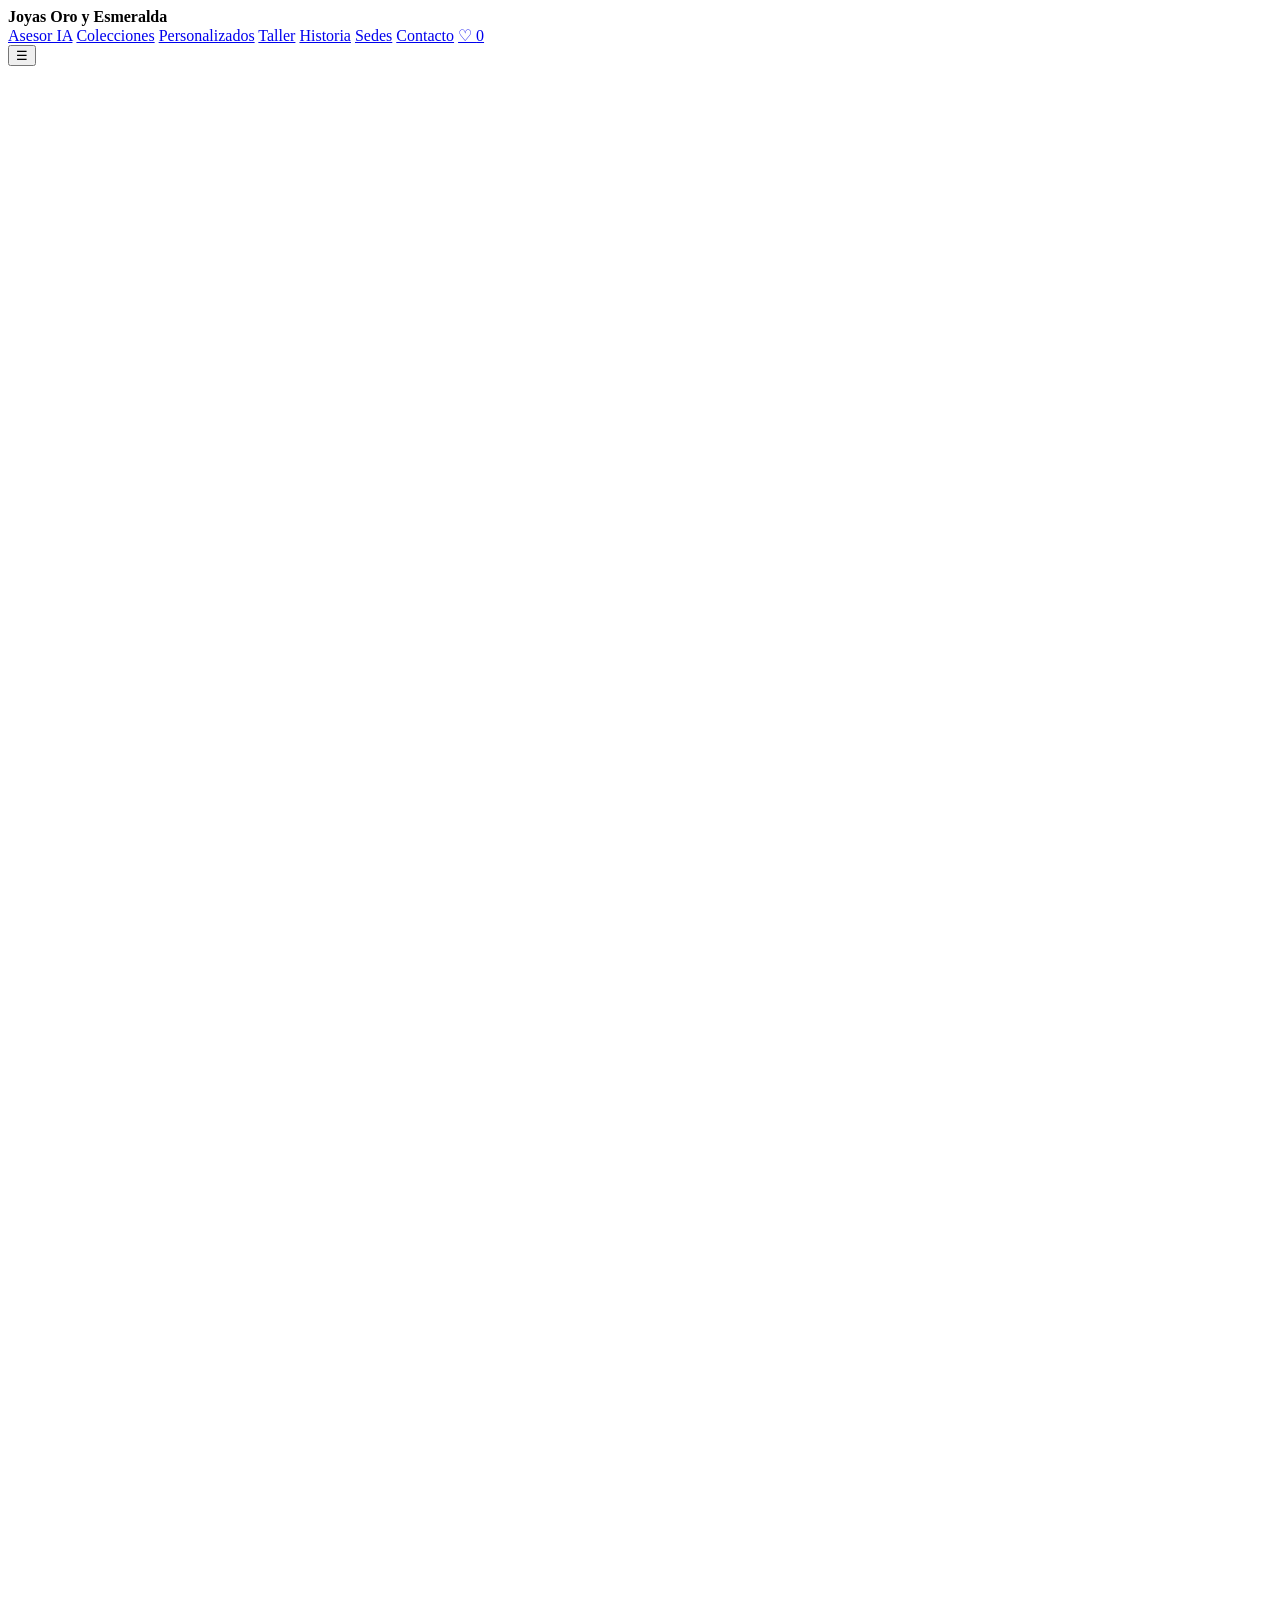
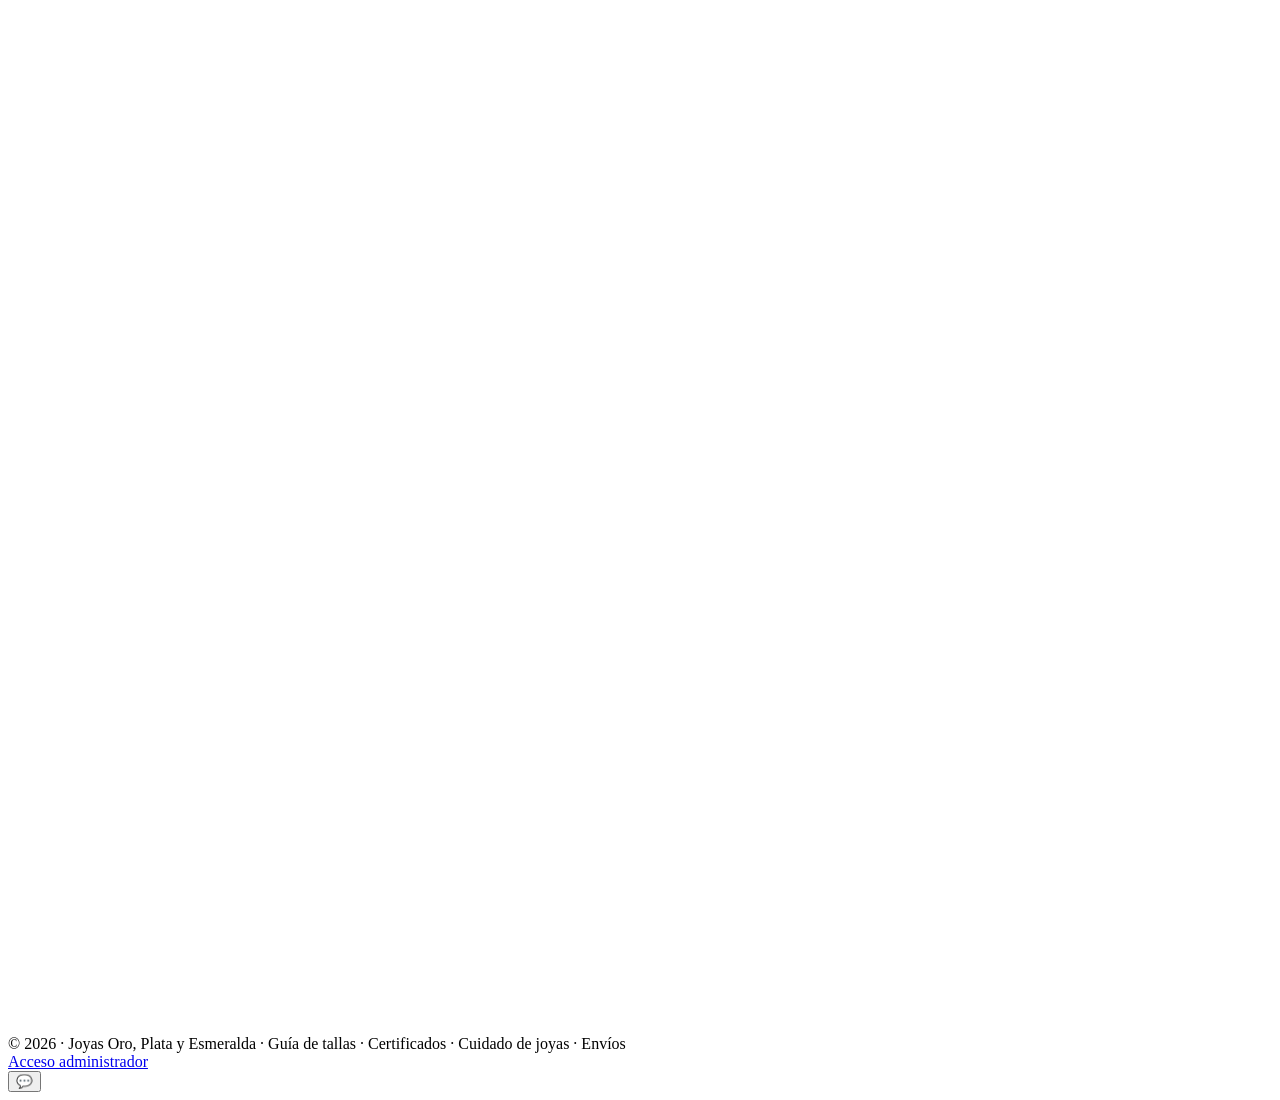
==== index.html @ 55a0dfa2 "index.html: estructura base, navegación, secciones y footer" ====
<!DOCTYPE html>
<html lang="es">
<head>
<meta charset="utf-8">
<meta name="viewport" content="width=device-width, initial-scale=1, viewport-fit=cover">
<title>Joyas Oro y Esmeralda · Medellín & Chiquinquirá</title>
<meta name="description" content="Alta joyería en oro 18K y esmeraldas colombianas. Sedes en Medellín y Chiquinquirá.">
<link href="https://fonts.googleapis.com/css2?family=Cormorant+Garamond:wght@500;600;700&family=Inter:wght@400;500;600&display=swap" rel="stylesheet">
<link rel="stylesheet" href="https://unpkg.com/aos@2.3.4/dist/aos.css">
<link rel="stylesheet" href="css/styles.css">
</head>
<body>

<nav>
  <b class="brand">Joyas Oro y Esmeralda</b>
  <div class="links" id="links">
    <a href="#asesor">Asesor IA</a>
    <a href="#catalogo">Colecciones</a>
    <a href="#taller">Personalizados</a>
    <a href="#arte">Taller</a>
    <a href="#historia">Historia</a>
    <a href="#sedes">Sedes</a>
    <a href="#contacto">Contacto</a>
    <a class="btn" href="#catalogo">♡ <span id="favc">0</span></a>
  </div>
  <button class="burger" id="burger" aria-label="Abrir menú" aria-expanded="false">☰</button>
</nav>

<header class="hero" data-aos="fade-up">
  <svg class="gem" viewBox="0 0 100 100"><use href="#gemsvg"/></svg>
  <h1>Elegancia con tradición: oro, esmeraldas y alta joyería</h1>
  <p>Anillos, manillas, collares y dijes hechos a mano, con sede en Medellín y Chiquinquirá.</p>
  <a class="btn fill" href="#catalogo">Descubrir colección</a>
  <a class="btn" href="#asesor">Prueba el asesor IA ✦</a>
  <div class="badges">
    <div class="badge"><b>Oro 18K certificado</b>Pureza garantizada</div>
    <div class="badge"><b>Esmeraldas de origen</b>Boyacá, Colombia</div>
    <div class="badge"><b>Envíos seguros</b>A todo el país</div>
  </div>
</header>

<section id="asesor" data-aos="fade-up">
  <h2>Encuentra tu joya ideal</h2>
  <p class="sub">Responde tres preguntas y nuestro asesor con IA te recomienda una pieza.</p>
  <div class="panel" id="adv"></div>
</section>

<section id="catalogo" data-aos="fade-up">
  <h2>Catálogo de colecciones</h2>
  <p class="sub">Elige una categoría y marca tus favoritos.</p>
  <div class="chips" id="chips"></div>
  <div class="grid" id="grid"></div>
</section>

<section id="taller" data-aos="fade-up">
  <h2>Taller personalizado</h2>
  <p class="sub">Diseña tu joya con nosotros.</p>
  <div class="panel row">
    <div>
      <label>1. Metal</label><div class="opts" id="o-metal"></div>
      <label>2. Piedra principal</label><div class="opts" id="o-stone"></div>
    </div>
    <div>
      <label for="idea">3. Tu idea (grabado, referencia, boceto)</label>
      <textarea id="idea" placeholder="Ej: anillo con la inicial de mi mamá y una esmeralda pequeña…"></textarea>
      <p id="sum" class="sub" style="text-align:left"></p>
      <a id="wa-custom" class="btn fill wa" target="_blank" rel="noopener">Enviar idea por WhatsApp</a>
    </div>
  </div>
</section>

<section id="arte" data-aos="fade-up">
  <h2>El arte artesanal en movimiento</h2>
  <p class="sub">Toca cada tarjeta para ver el proceso.</p>
  <div class="craft" id="craft"></div>
</section>

<section id="historia" data-aos="fade-up">
  <h2>Nuestra historia y tradición</h2>
  <p class="sub">Un legado de generaciones: de las montañas de Chiquinquirá al corazón de Medellín.</p>
  <div class="time">
    <div data-aos="fade-right"><b>Chiquinquirá · origen</b><br>Nuestra historia nace en la tradición orfebre de Chiquinquirá, en el corazón de Boyacá.</div>
    <div data-aos="fade-right"><b>Generaciones de oficio</b><br>El saber del fundido, el tallado y el engaste es un arte heredado y con dedicación a la calidad.</div>
    <div data-aos="fade-right"><b>Medellín · hoy</b><br>Llevamos esa pasión artesanal a Medellín, fusionando el legado familiar con diseño contemporáneo.</div>
  </div>
</section>

<section id="sedes" data-aos="fade-up">
  <h2>Presencia local</h2>
  <p class="sub">Visítanos o agenda una cita presencial.</p>
  <div class="tabs">
    <button class="chip on" data-s="0">Sede Medellin</button>
    <button class="chip" data-s="1">Sede Chiquinquirá</button>
  </div>
  <div class="panel" id="sede" style="text-align:center"></div>
</section>

<section id="contacto" data-aos="fade-up">
  <h2>Contáctanos</h2>
  <p class="sub">Déjanos tu solicitud y te responderemos pronto.</p>
  <form class="panel" id="cf" novalidate>
    <div class="row">
      <div>
        <label for="c-name">Nombre completo</label>
        <input id="c-name" name="name" required autocomplete="name">
        <label for="c-email">Correo electrónico</label>
        <input id="c-email" name="email" type="email" required autocomplete="email">
        <label for="c-phone">Teléfono / WhatsApp</label>
        <input id="c-phone" name="phone" type="tel" autocomplete="tel">
      </div>
      <div>
        <label for="c-type">Tipo de solicitud</label>
        <select id="c-type" name="type">
          <option>Cotización</option><option>Joya personalizada</option>
          <option>Agendar cita</option><option>Garantía / soporte</option><option>Otro</option>
        </select>
        <label for="c-msg">Mensaje</label>
        <textarea id="c-msg" name="msg" required placeholder="Cuéntanos qué necesitas…"></textarea>
      </div>
    </div>
    <p id="cmsg" class="note" role="status"></p>
    <button class="btn fill" type="submit">Enviar solicitud</button>
  </form>
</section>

<section data-aos="zoom-in">
  <div class="panel raffle">
    <h2>Sigue nuestras redes sociales</h2>
    <p class="sub"> Puedes encontrarnos en Instagram y Tik Tok</p>
    <a class="btn fill" target="_blank" rel="noopener" href="https://www.instagram.com/king_emerald_oficial/">Instagram</a>
    <a class="btn" target="_blank" rel="noopener" href="https://www.tiktok.com/@kingemerald27?_t=8n0M4SWMotR&_r=1">Tik Tok</a>
  </div>
</section>

<footer>
  © 2026 · Joyas Oro, Plata y Esmeralda · Guía de tallas · Certificados · Cuidado de joyas · Envíos
  <br><a href="admin.html">Acceso administrador</a>
</footer>

<!-- Chatbot IA -->
<button class="chat-fab" id="chatFab" aria-label="Abrir asistente">💬</button>
<div class="chat-box" id="chatBox" hidden>
  <div class="chat-head"><b>Asistente Esmeralda ✦</b><button id="chatClose" aria-label="Cerrar">✕</button></div>
  <div class="chat-msgs" id="chatMsgs"></div>
  <div class="chat-quick" id="chatQuick"></div>
  <form class="chat-in" id="chatForm">
    <input id="chatText" placeholder="Escribe tu pregunta…" autocomplete="off">
    <button class="btn fill" type="submit">Enviar</button>
  </form>
</div>

<svg width="0" height="0" style="position:absolute"><defs>
  <linearGradient id="g" x1="0" y1="0" x2="1" y2="1"><stop offset="0" stop-color="#f1d595"/><stop offset="1" stop-color="#b8893a"/></linearGradient>
  <linearGradient id="e" x1="0" y1="0" x2="1" y2="1"><stop offset="0" stop-color="#46e0a0"/><stop offset="1" stop-color="#0b6b43"/></linearGradient>
  <g id="gemsvg">
    <polygon points="32,20 68,20 82,36 82,64 68,80 32,80 18,64 18,36" fill="url(#e)" stroke="url(#g)" stroke-width="3"/>
    <polygon points="38,28 62,28 72,38 72,62 62,72 38,72 28,62 28,38" fill="none" stroke="#ffffff55"/>
  </g>
</defs></svg>

<script src="https://unpkg.com/aos@2.3.4/dist/aos.js"></script>
<script src="js/data.js"></script>
<script src="js/main.js"></script>
</body>
</html>
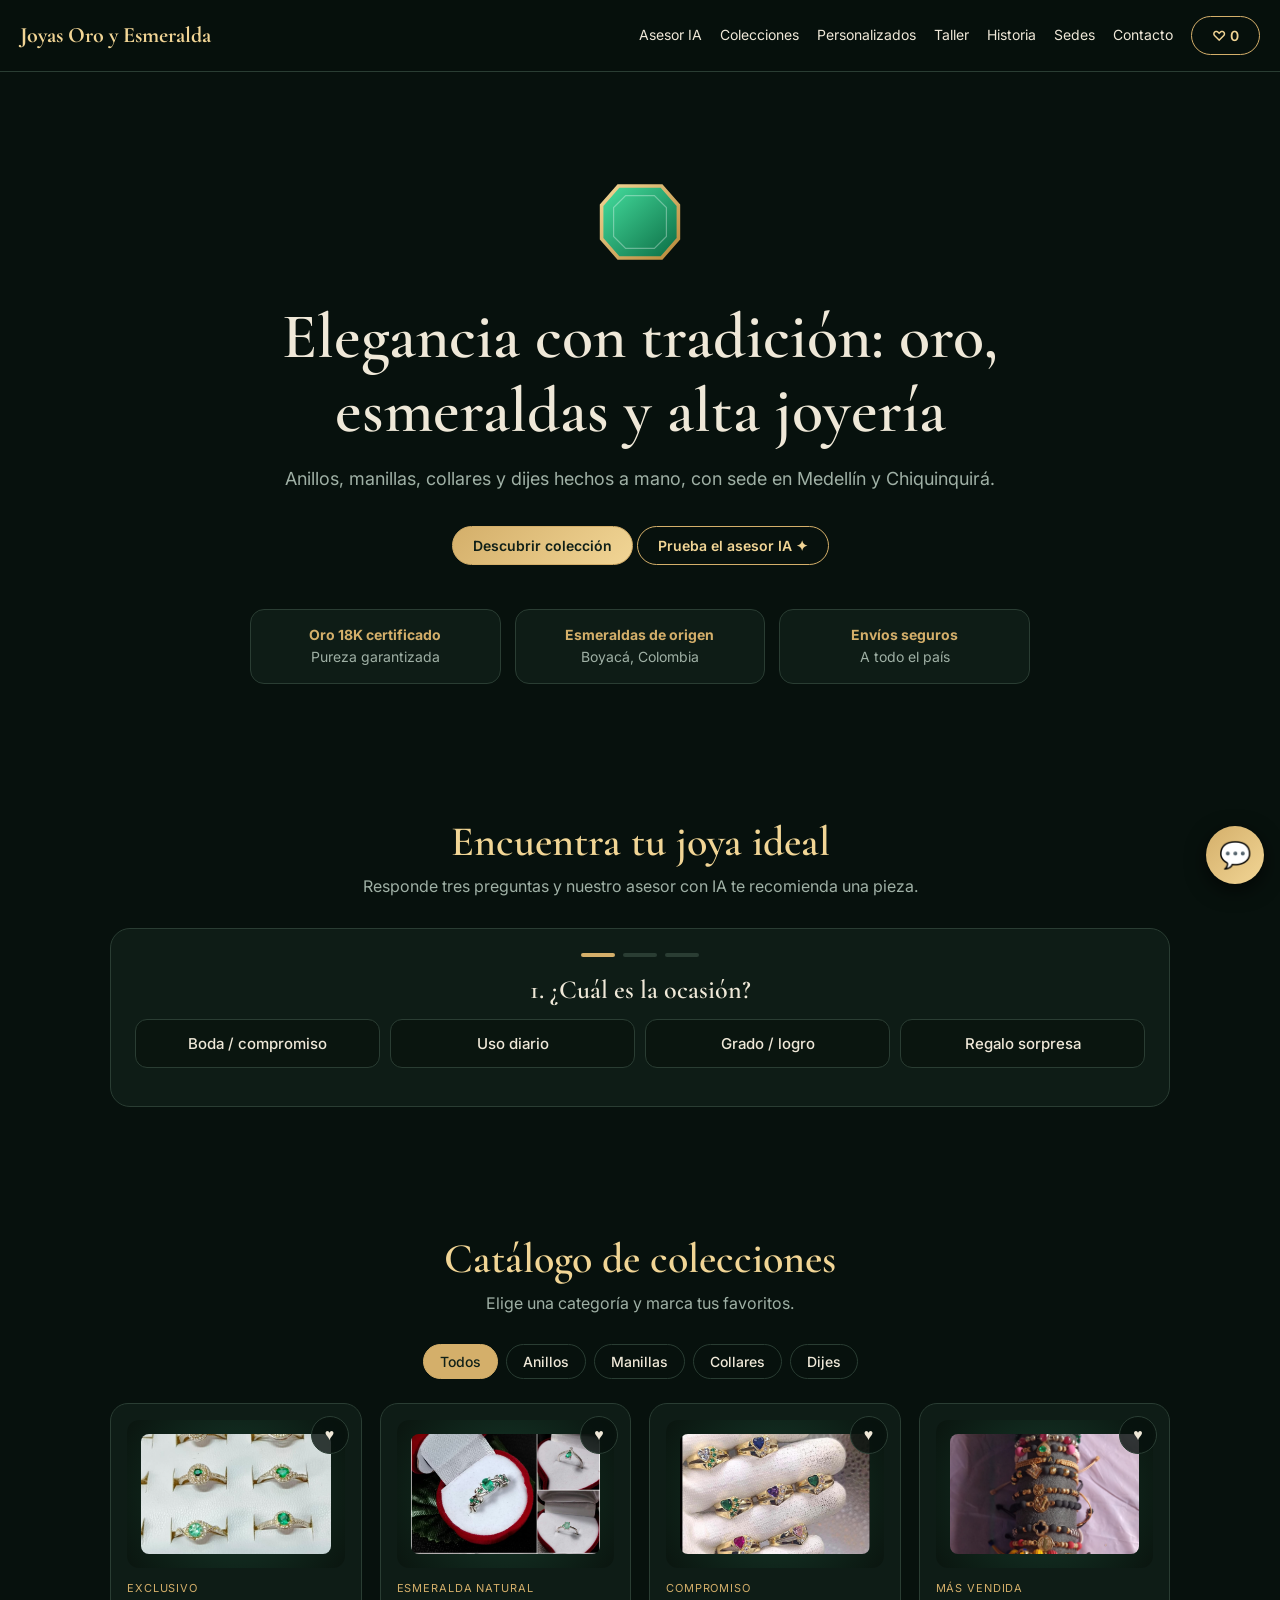
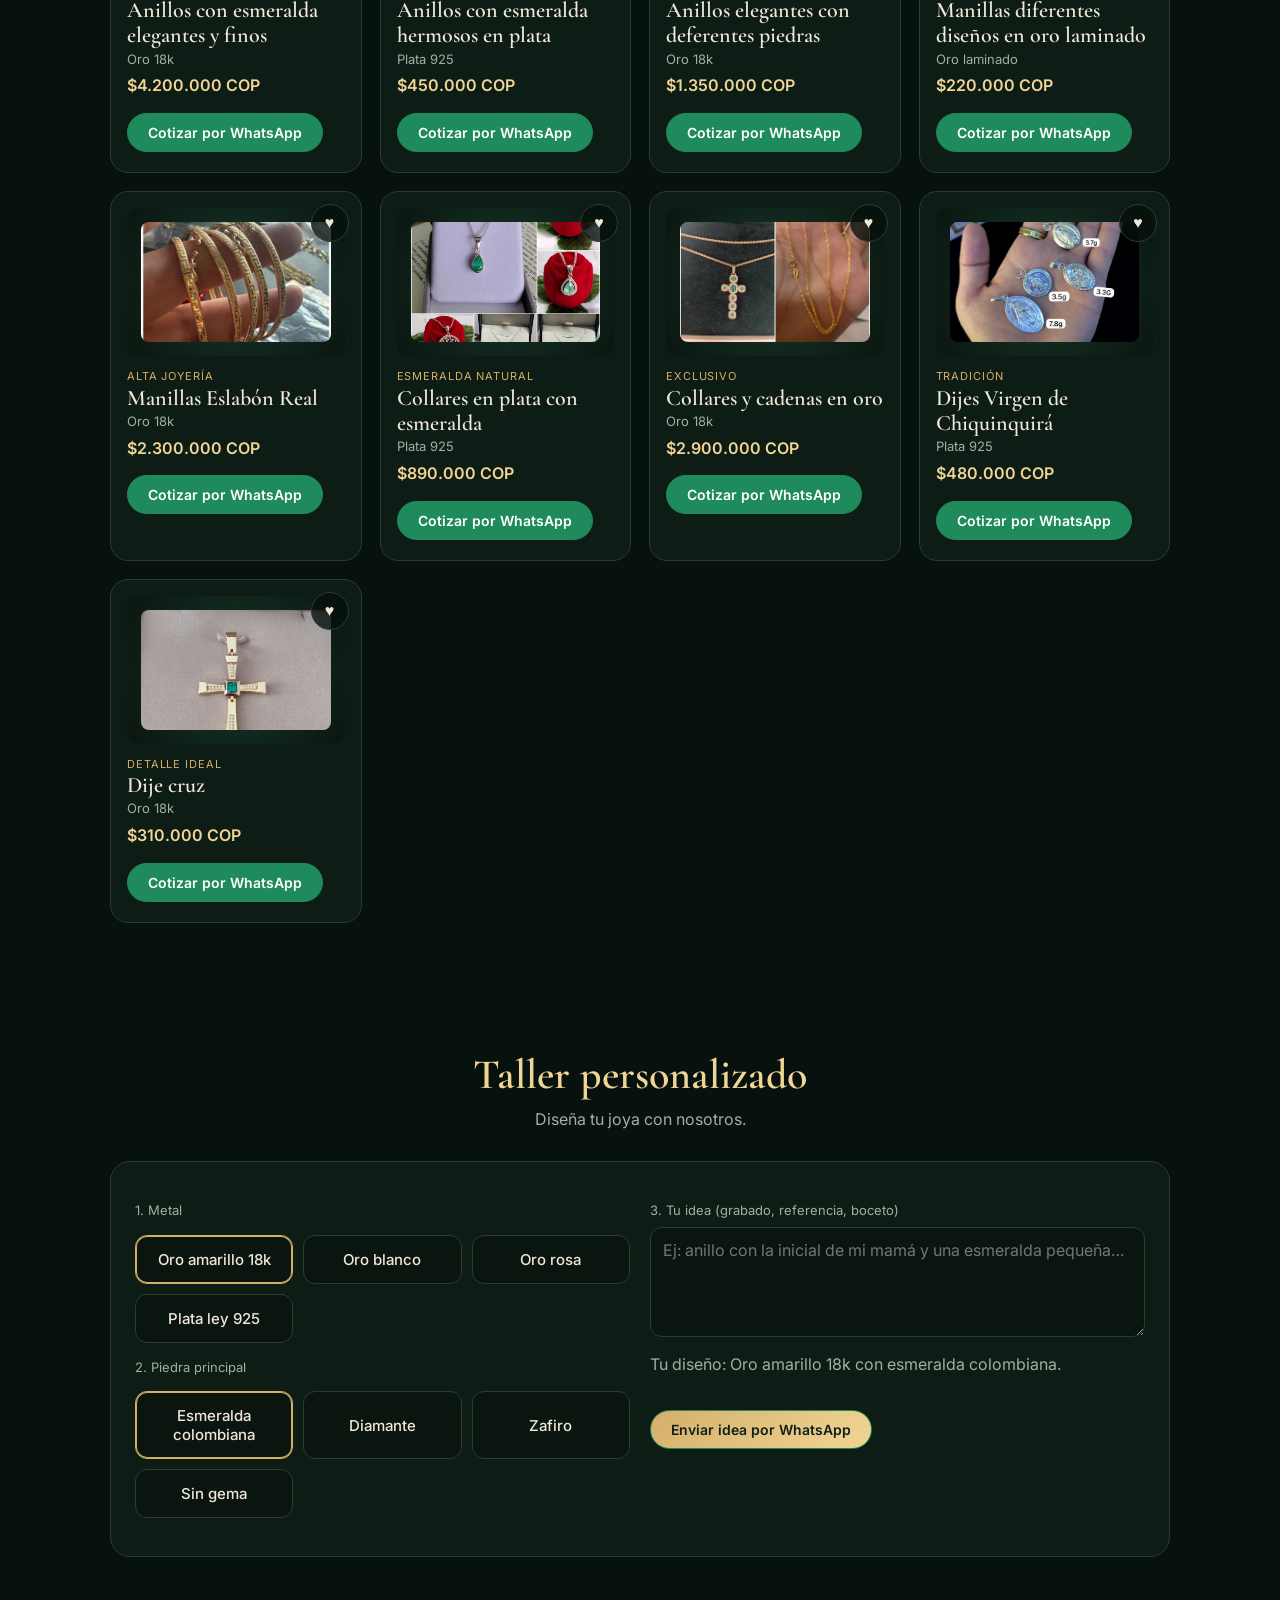
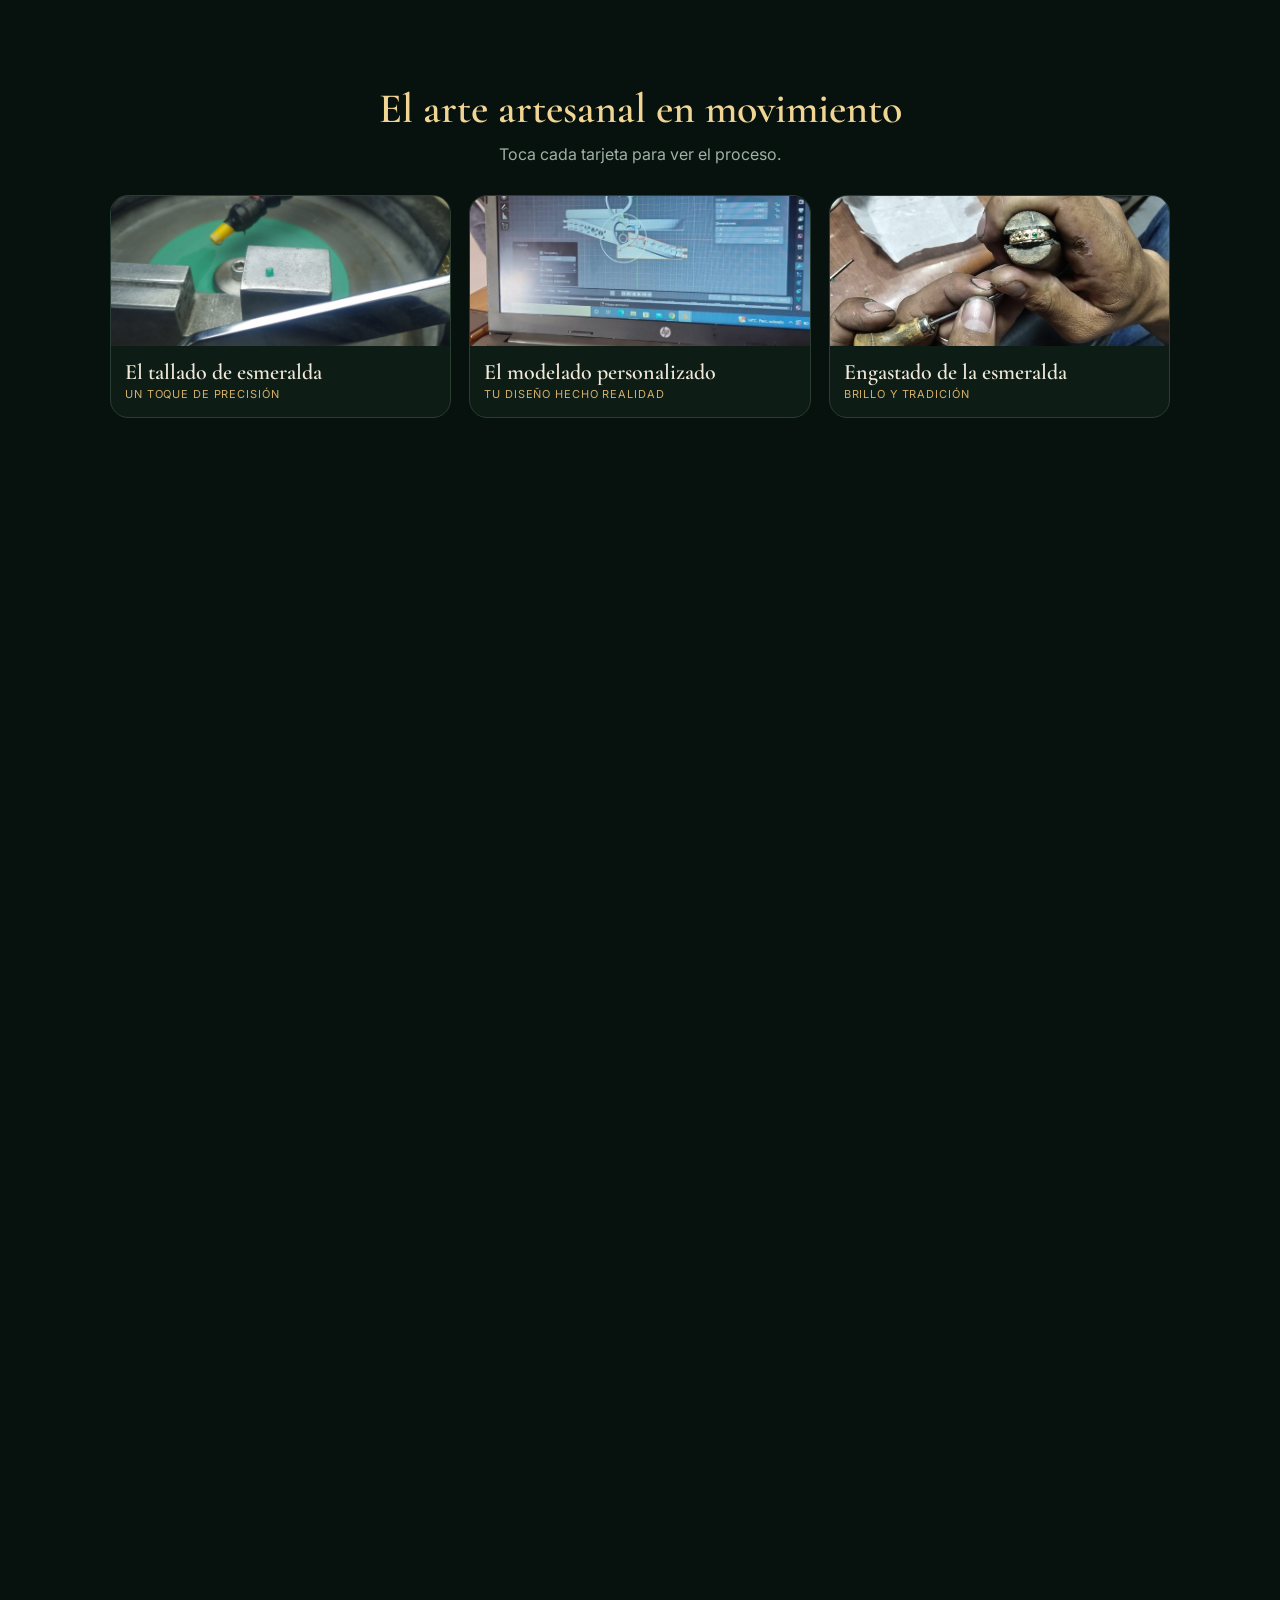
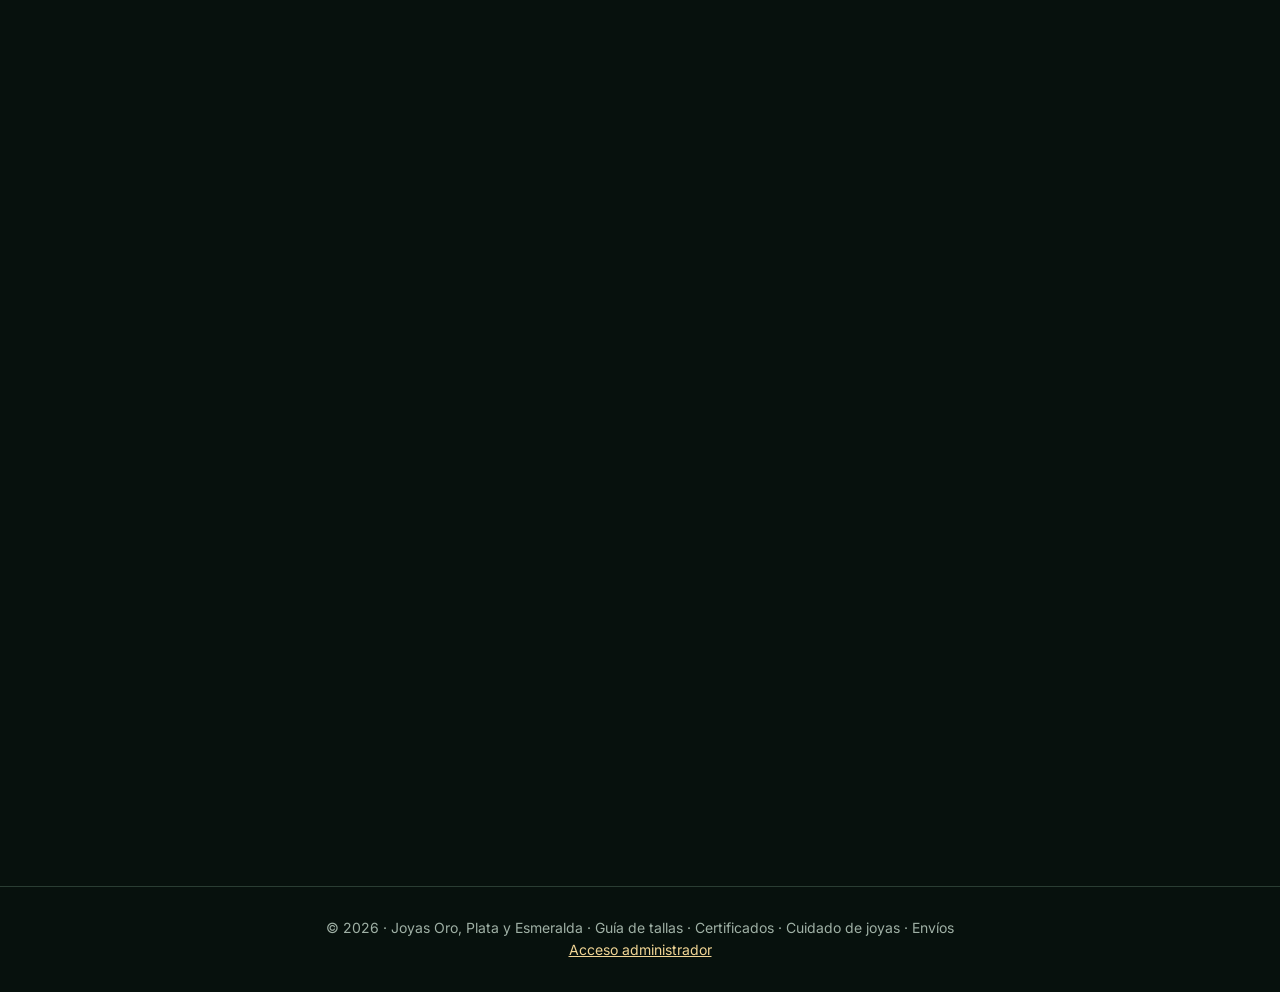
==== commit a21475d6: "se  agregaron ultimos detalles faltantes" ====
--- a/index.html
+++ b/index.html
@@ -1,165 +1,212 @@
 <!DOCTYPE html>
+<!-- =========================================================
+     index.html — TIENDA PÚBLICA (Joyas Oro y Esmeralda)
+     Estructura de la página. Las secciones vacías con id
+     (chips, grid, adv, craft, sede...) las rellena main.js.
+     Los scripts data.js y main.js se cargan al final del body.
+     ========================================================= -->
 <html lang="es">
+
 <head>
-<meta charset="utf-8">
-<meta name="viewport" content="width=device-width, initial-scale=1, viewport-fit=cover">
-<title>Joyas Oro y Esmeralda · Medellín & Chiquinquirá</title>
-<meta name="description" content="Alta joyería en oro 18K y esmeraldas colombianas. Sedes en Medellín y Chiquinquirá.">
-<link href="https://fonts.googleapis.com/css2?family=Cormorant+Garamond:wght@500;600;700&family=Inter:wght@400;500;600&display=swap" rel="stylesheet">
-<link rel="stylesheet" href="https://unpkg.com/aos@2.3.4/dist/aos.css">
-<link rel="stylesheet" href="css/styles.css">
+  <meta charset="utf-8">
+  <meta name="viewport" content="width=device-width, initial-scale=1, viewport-fit=cover">
+  <title>Joyas Oro y Esmeralda · Medellín & Chiquinquirá</title>
+  <meta name="description"
+    content="Alta joyería en oro 18K y esmeraldas colombianas. Sedes en Medellín y Chiquinquirá.">
+  <!-- Fuentes, estilos de las animaciones (AOS) y hoja de estilos propia -->
+  <link
+    href="https://fonts.googleapis.com/css2?family=Cormorant+Garamond:wght@500;600;700&family=Inter:wght@400;500;600&display=swap"
+    rel="stylesheet">
+  <link rel="stylesheet" href="https://unpkg.com/aos@2.3.4/dist/aos.css">
+  <link rel="stylesheet" href="css/styles.css">
 </head>
+
 <body>
 
-<nav>
-  <b class="brand">Joyas Oro y Esmeralda</b>
-  <div class="links" id="links">
-    <a href="#asesor">Asesor IA</a>
-    <a href="#catalogo">Colecciones</a>
-    <a href="#taller">Personalizados</a>
-    <a href="#arte">Taller</a>
-    <a href="#historia">Historia</a>
-    <a href="#sedes">Sedes</a>
-    <a href="#contacto">Contacto</a>
-    <a class="btn" href="#catalogo">♡ <span id="favc">0</span></a>
-  </div>
-  <button class="burger" id="burger" aria-label="Abrir menú" aria-expanded="false">☰</button>
-</nav>
-
-<header class="hero" data-aos="fade-up">
-  <svg class="gem" viewBox="0 0 100 100"><use href="#gemsvg"/></svg>
-  <h1>Elegancia con tradición: oro, esmeraldas y alta joyería</h1>
-  <p>Anillos, manillas, collares y dijes hechos a mano, con sede en Medellín y Chiquinquirá.</p>
-  <a class="btn fill" href="#catalogo">Descubrir colección</a>
-  <a class="btn" href="#asesor">Prueba el asesor IA ✦</a>
-  <div class="badges">
-    <div class="badge"><b>Oro 18K certificado</b>Pureza garantizada</div>
-    <div class="badge"><b>Esmeraldas de origen</b>Boyacá, Colombia</div>
-    <div class="badge"><b>Envíos seguros</b>A todo el país</div>
-  </div>
-</header>
-
-<section id="asesor" data-aos="fade-up">
-  <h2>Encuentra tu joya ideal</h2>
-  <p class="sub">Responde tres preguntas y nuestro asesor con IA te recomienda una pieza.</p>
-  <div class="panel" id="adv"></div>
-</section>
-
-<section id="catalogo" data-aos="fade-up">
-  <h2>Catálogo de colecciones</h2>
-  <p class="sub">Elige una categoría y marca tus favoritos.</p>
-  <div class="chips" id="chips"></div>
-  <div class="grid" id="grid"></div>
-</section>
-
-<section id="taller" data-aos="fade-up">
-  <h2>Taller personalizado</h2>
-  <p class="sub">Diseña tu joya con nosotros.</p>
-  <div class="panel row">
-    <div>
-      <label>1. Metal</label><div class="opts" id="o-metal"></div>
-      <label>2. Piedra principal</label><div class="opts" id="o-stone"></div>
-    </div>
-    <div>
-      <label for="idea">3. Tu idea (grabado, referencia, boceto)</label>
-      <textarea id="idea" placeholder="Ej: anillo con la inicial de mi mamá y una esmeralda pequeña…"></textarea>
-      <p id="sum" class="sub" style="text-align:left"></p>
-      <a id="wa-custom" class="btn fill wa" target="_blank" rel="noopener">Enviar idea por WhatsApp</a>
-    </div>
-  </div>
-</section>
-
-<section id="arte" data-aos="fade-up">
-  <h2>El arte artesanal en movimiento</h2>
-  <p class="sub">Toca cada tarjeta para ver el proceso.</p>
-  <div class="craft" id="craft"></div>
-</section>
-
-<section id="historia" data-aos="fade-up">
-  <h2>Nuestra historia y tradición</h2>
-  <p class="sub">Un legado de generaciones: de las montañas de Chiquinquirá al corazón de Medellín.</p>
-  <div class="time">
-    <div data-aos="fade-right"><b>Chiquinquirá · origen</b><br>Nuestra historia nace en la tradición orfebre de Chiquinquirá, en el corazón de Boyacá.</div>
-    <div data-aos="fade-right"><b>Generaciones de oficio</b><br>El saber del fundido, el tallado y el engaste es un arte heredado y con dedicación a la calidad.</div>
-    <div data-aos="fade-right"><b>Medellín · hoy</b><br>Llevamos esa pasión artesanal a Medellín, fusionando el legado familiar con diseño contemporáneo.</div>
-  </div>
-</section>
-
-<section id="sedes" data-aos="fade-up">
-  <h2>Presencia local</h2>
-  <p class="sub">Visítanos o agenda una cita presencial.</p>
-  <div class="tabs">
-    <button class="chip on" data-s="0">Sede Medellin</button>
-    <button class="chip" data-s="1">Sede Chiquinquirá</button>
-  </div>
-  <div class="panel" id="sede" style="text-align:center"></div>
-</section>
-
-<section id="contacto" data-aos="fade-up">
-  <h2>Contáctanos</h2>
-  <p class="sub">Déjanos tu solicitud y te responderemos pronto.</p>
-  <form class="panel" id="cf" novalidate>
-    <div class="row">
+  <!-- BARRA DE NAVEGACIÓN: enlaces a cada sección y contador de favoritos -->
+  <nav>
+    <b class="brand">Joyas Oro y Esmeralda</b>
+    <div class="links" id="links">
+      <a href="#asesor">Asesor IA</a>
+      <a href="#catalogo">Colecciones</a>
+      <a href="#taller">Personalizados</a>
+      <a href="#arte">Taller</a>
+      <a href="#historia">Historia</a>
+      <a href="#sedes">Sedes</a>
+      <a href="#contacto">Contacto</a>
+      <a class="btn" href="#catalogo">♡ <span id="favc">0</span></a>
+    </div>
+    <button class="burger" id="burger" aria-label="Abrir menú" aria-expanded="false">☰</button>
+  </nav>
+
+  <!-- PORTADA (hero): título, descripción y botones principales -->
+  <header class="hero" data-aos="fade-up">
+    <svg class="gem" viewBox="0 0 100 100">
+      <use href="#gemsvg" />
+    </svg>
+    <h1>Elegancia con tradición: oro, esmeraldas y alta joyería</h1>
+    <p>Anillos, manillas, collares y dijes hechos a mano, con sede en Medellín y Chiquinquirá.</p>
+    <a class="btn fill" href="#catalogo">Descubrir colección</a>
+    <a class="btn" href="#asesor">Prueba el asesor IA ✦</a>
+    <div class="badges">
+      <div class="badge"><b>Oro 18K certificado</b>Pureza garantizada</div>
+      <div class="badge"><b>Esmeraldas de origen</b>Boyacá, Colombia</div>
+      <div class="badge"><b>Envíos seguros</b>A todo el país</div>
+    </div>
+  </header>
+
+  <!-- ASESOR IA: contenedor que rellena main.js con las preguntas y la recomendación -->
+  <section id="asesor" data-aos="fade-up">
+    <h2>Encuentra tu joya ideal</h2>
+    <p class="sub">Responde tres preguntas y nuestro asesor con IA te recomienda una pieza.</p>
+    <div class="panel" id="adv"></div>
+  </section>
+
+  <!-- CATÁLOGO: filtros por categoría (#chips) y tarjetas de productos (#grid), los pinta main.js -->
+  <section id="catalogo" data-aos="fade-up">
+    <h2>Catálogo de colecciones</h2>
+    <p class="sub">Elige una categoría y marca tus favoritos.</p>
+    <div class="chips" id="chips"></div>
+    <div class="grid" id="grid"></div>
+  </section>
+
+  <!-- TALLER PERSONALIZADO: elegir metal, piedra y escribir la idea; arma un mensaje de WhatsApp -->
+  <section id="taller" data-aos="fade-up">
+    <h2>Taller personalizado</h2>
+    <p class="sub">Diseña tu joya con nosotros.</p>
+    <div class="panel row">
       <div>
-        <label for="c-name">Nombre completo</label>
-        <input id="c-name" name="name" required autocomplete="name">
-        <label for="c-email">Correo electrónico</label>
-        <input id="c-email" name="email" type="email" required autocomplete="email">
-        <label for="c-phone">Teléfono / WhatsApp</label>
-        <input id="c-phone" name="phone" type="tel" autocomplete="tel">
+        <label>1. Metal</label>
+        <div class="opts" id="o-metal"></div>
+        <label>2. Piedra principal</label>
+        <div class="opts" id="o-stone"></div>
       </div>
       <div>
-        <label for="c-type">Tipo de solicitud</label>
-        <select id="c-type" name="type">
-          <option>Cotización</option><option>Joya personalizada</option>
-          <option>Agendar cita</option><option>Garantía / soporte</option><option>Otro</option>
-        </select>
-        <label for="c-msg">Mensaje</label>
-        <textarea id="c-msg" name="msg" required placeholder="Cuéntanos qué necesitas…"></textarea>
+        <label for="idea">3. Tu idea (grabado, referencia, boceto)</label>
+        <textarea id="idea" placeholder="Ej: anillo con la inicial de mi mamá y una esmeralda pequeña…"></textarea>
+        <p id="sum" class="sub" style="text-align:left"></p>
+        <a id="wa-custom" class="btn fill wa" target="_blank" rel="noopener">Enviar idea por WhatsApp</a>
       </div>
     </div>
-    <p id="cmsg" class="note" role="status"></p>
-    <button class="btn fill" type="submit">Enviar solicitud</button>
-  </form>
-</section>
-
-<section data-aos="zoom-in">
-  <div class="panel raffle">
-    <h2>Sigue nuestras redes sociales</h2>
-    <p class="sub"> Puedes encontrarnos en Instagram y Tik Tok</p>
-    <a class="btn fill" target="_blank" rel="noopener" href="https://www.instagram.com/king_emerald_oficial/">Instagram</a>
-    <a class="btn" target="_blank" rel="noopener" href="https://www.tiktok.com/@kingemerald27?_t=8n0M4SWMotR&_r=1">Tik Tok</a>
+  </section>
+
+  <!-- EL ARTE ARTESANAL: galería de imágenes (tallado, modelado, engastado) que rellena main.js -->
+  <section id="arte" data-aos="fade-up">
+    <h2>El arte artesanal en movimiento</h2>
+    <p class="sub">Toca cada tarjeta para ver el proceso.</p>
+    <div class="craft" id="craft"></div>
+  </section>
+
+  <!-- HISTORIA: línea de tiempo con el origen y la trayectoria de la marca -->
+  <section id="historia" data-aos="fade-up">
+    <h2>Nuestra historia y tradición</h2>
+    <p class="sub">Un legado de generaciones: de las montañas de Chiquinquirá al corazón de Medellín.</p>
+    <div class="time">
+      <div data-aos="fade-right"><b>Chiquinquirá · origen</b><br>Nuestra historia nace en la tradición orfebre de
+        Chiquinquirá, en el corazón de Boyacá.</div>
+      <div data-aos="fade-right"><b>Generaciones de oficio</b><br>El saber del fundido, el tallado y el engaste es un
+        arte heredado y con dedicación a la calidad.</div>
+      <div data-aos="fade-right"><b>Medellín · hoy</b><br>Llevamos esa pasión artesanal a Medellín, fusionando el legado
+        familiar con diseño contemporáneo.</div>
+    </div>
+  </section>
+
+  <!-- SEDES: pestañas Medellín / Chiquinquirá; el contenido (#sede) lo pinta main.js -->
+  <section id="sedes" data-aos="fade-up">
+    <h2>Presencia local</h2>
+    <p class="sub">Visítanos o agenda una cita presencial.</p>
+    <div class="tabs">
+      <button class="chip on" data-s="0">Sede Medellin</button>
+      <button class="chip" data-s="1">Sede Chiquinquirá</button>
+    </div>
+    <div class="panel" id="sede" style="text-align:center"></div>
+  </section>
+
+  <!-- CONTACTO: formulario; se guarda en localStorage y se envía por correo con Formspree -->
+  <section id="contacto" data-aos="fade-up">
+    <h2>Contáctanos</h2>
+    <p class="sub">Déjanos tu solicitud y te responderemos pronto.</p>
+    <form class="panel" id="cf" novalidate>
+      <div class="row">
+        <div>
+          <label for="c-name">Nombre completo</label>
+          <input id="c-name" name="name" required autocomplete="name">
+          <label for="c-email">Correo electrónico</label>
+          <input id="c-email" name="email" type="email" required autocomplete="email">
+          <label for="c-phone">Teléfono / WhatsApp</label>
+          <input id="c-phone" name="phone" type="tel" autocomplete="tel">
+        </div>
+        <div>
+          <label for="c-type">Tipo de solicitud</label>
+          <select id="c-type" name="type">
+            <option>Cotización</option>
+            <option>Joya personalizada</option>
+            <option>Agendar cita</option>
+            <option>Garantía / soporte</option>
+            <option>Otro</option>
+          </select>
+          <label for="c-msg">Mensaje</label>
+          <textarea id="c-msg" name="msg" required placeholder="Cuéntanos qué necesitas…"></textarea>
+        </div>
+      </div>
+      <p id="cmsg" class="note" role="status"></p>
+      <button class="btn fill" type="submit">Enviar solicitud</button>
+    </form>
+  </section>
+
+  <!-- REDES SOCIALES: enlaces a Instagram y Tik Tok -->
+  <section data-aos="zoom-in">
+    <div class="panel raffle">
+      <h2>Sigue nuestras redes sociales</h2>
+      <p class="sub"> Puedes encontrarnos en Instagram y Tik Tok</p>
+      <a class="btn fill" target="_blank" rel="noopener"
+        href="https://www.instagram.com/king_emerald_oficial/">Instagram</a>
+      <a class="btn" target="_blank" rel="noopener" href="https://www.tiktok.com/@kingemerald27?_t=8n0M4SWMotR&_r=1">Tik
+        Tok</a>
+    </div>
+  </section>
+
+  <!-- PIE DE PÁGINA: información y acceso al panel de administrador -->
+  <footer>
+    © 2026 · Joyas Oro, Plata y Esmeralda · Guía de tallas · Certificados · Cuidado de joyas · Envíos
+    <br><a href="admin.html">Acceso administrador</a>
+  </footer>
+
+  <!-- CHATBOT: botón flotante y ventana de chat (lógica en main.js) -->
+  <button class="chat-fab" id="chatFab" aria-label="Abrir asistente">💬</button>
+  <div class="chat-box" id="chatBox" hidden>
+    <div class="chat-head"><b>Asistente Esmeralda ✦</b><button id="chatClose" aria-label="Cerrar">✕</button></div>
+    <div class="chat-msgs" id="chatMsgs"></div>
+    <div class="chat-quick" id="chatQuick"></div>
+    <form class="chat-in" id="chatForm">
+      <input id="chatText" placeholder="Escribe tu pregunta…" autocomplete="off">
+      <button class="btn fill" type="submit">Enviar</button>
+    </form>
   </div>
-</section>
-
-<footer>
-  © 2026 · Joyas Oro, Plata y Esmeralda · Guía de tallas · Certificados · Cuidado de joyas · Envíos
-  <br><a href="admin.html">Acceso administrador</a>
-</footer>
-
-<!-- Chatbot IA -->
-<button class="chat-fab" id="chatFab" aria-label="Abrir asistente">💬</button>
-<div class="chat-box" id="chatBox" hidden>
-  <div class="chat-head"><b>Asistente Esmeralda ✦</b><button id="chatClose" aria-label="Cerrar">✕</button></div>
-  <div class="chat-msgs" id="chatMsgs"></div>
-  <div class="chat-quick" id="chatQuick"></div>
-  <form class="chat-in" id="chatForm">
-    <input id="chatText" placeholder="Escribe tu pregunta…" autocomplete="off">
-    <button class="btn fill" type="submit">Enviar</button>
-  </form>
-</div>
-
-<svg width="0" height="0" style="position:absolute"><defs>
-  <linearGradient id="g" x1="0" y1="0" x2="1" y2="1"><stop offset="0" stop-color="#f1d595"/><stop offset="1" stop-color="#b8893a"/></linearGradient>
-  <linearGradient id="e" x1="0" y1="0" x2="1" y2="1"><stop offset="0" stop-color="#46e0a0"/><stop offset="1" stop-color="#0b6b43"/></linearGradient>
-  <g id="gemsvg">
-    <polygon points="32,20 68,20 82,36 82,64 68,80 32,80 18,64 18,36" fill="url(#e)" stroke="url(#g)" stroke-width="3"/>
-    <polygon points="38,28 62,28 72,38 72,62 62,72 38,72 28,62 28,38" fill="none" stroke="#ffffff55"/>
-  </g>
-</defs></svg>
-
-<script src="https://unpkg.com/aos@2.3.4/dist/aos.js"></script>
-<script src="js/data.js"></script>
-<script src="js/main.js"></script>
+
+  <!-- Dibujo SVG reutilizable de la gema (lo usan los íconos y el respaldo del catálogo) -->
+  <svg width="0" height="0" style="position:absolute">
+    <defs>
+      <linearGradient id="g" x1="0" y1="0" x2="1" y2="1">
+        <stop offset="0" stop-color="#f1d595" />
+        <stop offset="1" stop-color="#b8893a" />
+      </linearGradient>
+      <linearGradient id="e" x1="0" y1="0" x2="1" y2="1">
+        <stop offset="0" stop-color="#46e0a0" />
+        <stop offset="1" stop-color="#0b6b43" />
+      </linearGradient>
+      <g id="gemsvg">
+        <polygon points="32,20 68,20 82,36 82,64 68,80 32,80 18,64 18,36" fill="url(#e)" stroke="url(#g)"
+          stroke-width="3" />
+        <polygon points="38,28 62,28 72,38 72,62 62,72 38,72 28,62 28,38" fill="none" stroke="#ffffff55" />
+      </g>
+    </defs>
+  </svg>
+
+  <!-- Scripts: la librería AOS, los datos compartidos y la lógica de la tienda -->
+  <script src="https://unpkg.com/aos@2.3.4/dist/aos.js"></script>
+  <script src="js/data.js"></script>
+  <script src="js/main.js"></script>
 </body>
+
 </html>
--- a/css/styles.css
+++ b/css/styles.css
@@ -0,0 +1,829 @@
+/* =========================================================
+   styles.css — ESTILOS DE TODO EL SITIO
+   Tema oscuro con dorado y esmeralda. Organizado por secciones
+   con comentarios (NAV, BOTONES, HERO, CATÁLOGO, ADMIN, etc.).
+   ========================================================= */
+
+/* --- Variables de color y base del tema --- */
+:root {
+  --bg: #07110d;
+  --card: #0e1c16;
+  --line: #2a3d33;
+  --gold: #d4af6a;
+  --gold2: #f1d595;
+  --em: #1f8a5b;
+  --tx: #efe8d8;
+  --mut: #9fb0a5;
+  color-scheme: dark
+}
+
+* {
+  box-sizing: border-box
+}
+
+html {
+  scroll-behavior: smooth;
+  scroll-padding-top: 72px;
+  -webkit-text-size-adjust: 100%
+}
+
+[hidden] {
+  display: none !important
+}
+
+body {
+  margin: 0;
+  background: radial-gradient(1200px 600px at 70% -10%, #12382a 0, transparent 60%), var(--bg);
+  color: var(--tx);
+  font: 16px/1.6 Inter, system-ui, sans-serif;
+  overflow-x: hidden
+}
+
+img,
+svg {
+  max-width: 100%
+}
+
+h1,
+h2,
+h3 {
+  font-family: 'Cormorant Garamond', Georgia, serif;
+  font-weight: 600;
+  margin: 0;
+  line-height: 1.15
+}
+
+h2 {
+  font-size: clamp(28px, 5vw, 42px);
+  color: var(--gold2);
+  text-align: center
+}
+
+a {
+  color: var(--gold2)
+}
+
+.sub {
+  color: var(--mut);
+  text-align: center;
+  max-width: 640px;
+  margin: 8px auto 28px
+}
+
+section {
+  padding: 64px 20px;
+  max-width: 1100px;
+  margin: auto
+}
+
+/* ===== NAVEGACIÓN ===== Barra superior y menú (incluido el menú móvil). */
+nav {
+  position: sticky;
+  top: 0;
+  z-index: 20;
+  background: #07110dee;
+  backdrop-filter: blur(8px);
+  border-bottom: 1px solid var(--line);
+  display: flex;
+  align-items: center;
+  gap: 18px;
+  padding: 12px 20px
+}
+
+.brand {
+  font-family: 'Cormorant Garamond', Georgia, serif;
+  color: var(--gold2);
+  font-size: 22px;
+  margin-right: auto
+}
+
+.links {
+  display: flex;
+  gap: 18px;
+  align-items: center
+}
+
+.links a {
+  color: var(--tx);
+  text-decoration: none;
+  font-size: 14px
+}
+
+.links a:hover {
+  color: var(--gold)
+}
+
+.links a.btn {
+  color: var(--gold2)
+}
+
+.burger {
+  display: none;
+  background: transparent;
+  border: 1px solid var(--line);
+  color: var(--gold2);
+  border-radius: 10px;
+  font-size: 22px;
+  width: 44px;
+  height: 44px;
+  cursor: pointer
+}
+
+/* ===== BOTONES ===== Botones normal, "fill" (relleno) y de WhatsApp. */
+.btn {
+  display: inline-block;
+  border: 1px solid var(--gold);
+  color: var(--gold2);
+  background: transparent;
+  padding: 10px 20px;
+  border-radius: 999px;
+  font: 600 14px Inter, sans-serif;
+  cursor: pointer;
+  text-decoration: none;
+  transition: .2s;
+  margin: 4px 0
+}
+
+.btn:hover {
+  background: var(--gold);
+  color: #102018
+}
+
+.btn.fill {
+  background: linear-gradient(135deg, var(--gold), var(--gold2));
+  color: #102018
+}
+
+.wa {
+  background: var(--em);
+  border-color: var(--em);
+  color: #fff
+}
+
+.wa:hover {
+  background: #27a56d;
+  color: #fff
+}
+
+.btn.danger {
+  border-color: #c0564f;
+  color: #ff9c95
+}
+
+.btn.danger:hover {
+  background: #c0564f;
+  color: #fff
+}
+
+/* ===== PORTADA (HERO) ===== Encabezado principal de la página de inicio. */
+.hero {
+  text-align: center;
+  padding: 90px 20px 70px;
+  max-width: 820px;
+  margin: auto
+}
+
+.hero h1 {
+  font-size: clamp(34px, 7vw, 64px)
+}
+
+.hero p {
+  color: var(--mut);
+  font-size: 18px;
+  margin: 18px 0 28px
+}
+
+.hero .gem {
+  width: 120px;
+  margin: 0 auto 18px;
+  display: block;
+  animation: float 4s ease-in-out infinite
+}
+
+@keyframes float {
+  50% {
+    transform: translateY(-8px)
+  }
+}
+
+.badges {
+  display: grid;
+  grid-template-columns: repeat(auto-fit, minmax(200px, 1fr));
+  gap: 14px;
+  margin-top: 40px
+}
+
+.badge {
+  border: 1px solid var(--line);
+  border-radius: 14px;
+  padding: 14px;
+  background: var(--card);
+  font-size: 14px;
+  color: var(--mut)
+}
+
+.badge b {
+  color: var(--gold);
+  display: block
+}
+
+/* ===== PANELES ===== Contenedores con fondo y bordes redondeados. */
+.panel {
+  background: var(--card);
+  border: 1px solid var(--line);
+  border-radius: 20px;
+  padding: 24px
+}
+
+.steps {
+  display: flex;
+  gap: 8px;
+  justify-content: center;
+  margin-bottom: 18px
+}
+
+.steps i {
+  width: 34px;
+  height: 4px;
+  border-radius: 2px;
+  background: var(--line)
+}
+
+.steps i.on {
+  background: var(--gold)
+}
+
+.opts {
+  display: grid;
+  grid-template-columns: repeat(auto-fit, minmax(150px, 1fr));
+  gap: 10px;
+  margin: 14px 0
+}
+
+.opt {
+  background: #0a150f;
+  border: 1px solid var(--line);
+  color: var(--tx);
+  padding: 14px;
+  border-radius: 12px;
+  cursor: pointer;
+  font: 500 15px Inter, sans-serif;
+  transition: .2s
+}
+
+.opt:hover,
+.opt.sel {
+  border-color: var(--gold);
+  box-shadow: 0 0 0 1px var(--gold) inset
+}
+
+.rec {
+  display: grid;
+  grid-template-columns: 140px 1fr;
+  gap: 20px;
+  align-items: center
+}
+
+.rec .rec-img {
+  width: 140px;
+  height: 140px;
+  object-fit: cover;
+  border-radius: 14px;
+  display: block
+}
+
+.chips {
+  display: flex;
+  gap: 8px;
+  flex-wrap: wrap;
+  justify-content: center;
+  margin-bottom: 24px
+}
+
+.tabs {
+  display: flex;
+  gap: 8px;
+  justify-content: center;
+  margin-bottom: 18px;
+  flex-wrap: wrap
+}
+
+.chip {
+  border: 1px solid var(--line);
+  background: transparent;
+  color: var(--tx);
+  padding: 8px 16px;
+  border-radius: 999px;
+  cursor: pointer;
+  font: 500 14px Inter, sans-serif
+}
+
+.chip.on {
+  background: var(--gold);
+  color: #102018;
+  border-color: var(--gold)
+}
+
+/* ===== CATÁLOGO ===== Grilla, tarjetas de producto, etiquetas, precios y favoritos. */
+.grid {
+  display: grid;
+  grid-template-columns: repeat(auto-fill, minmax(230px, 1fr));
+  gap: 18px
+}
+
+.prod {
+  background: var(--card);
+  border: 1px solid var(--line);
+  border-radius: 18px;
+  padding: 16px;
+  position: relative;
+  transition: .25s
+}
+
+.prod:hover {
+  transform: translateY(-4px);
+  border-color: var(--gold)
+}
+
+.prod .art {
+  background: radial-gradient(circle, #173a2b, #0a150f);
+  border-radius: 12px;
+  padding: 14px;
+  margin-bottom: 12px
+}
+
+.prod svg {
+  width: 100%;
+  height: 120px
+}
+
+.prod .art img {
+  width: 100%;
+  height: 120px;
+  object-fit: cover;
+  border-radius: 8px;
+  display: block
+}
+
+.tag {
+  font-size: 11px;
+  color: var(--gold);
+  letter-spacing: .08em;
+  text-transform: uppercase
+}
+
+.prod h3 {
+  font-size: 22px
+}
+
+.price {
+  color: var(--gold2);
+  font-weight: 600;
+  margin: 4px 0 10px
+}
+
+.fav {
+  position: absolute;
+  top: 12px;
+  right: 12px;
+  background: #07110dcc;
+  border: 1px solid var(--line);
+  color: var(--tx);
+  border-radius: 50%;
+  width: 38px;
+  height: 38px;
+  cursor: pointer;
+  font-size: 16px
+}
+
+.fav.on {
+  color: #ff7a7a;
+  border-color: #ff7a7a
+}
+
+/* ===== FORMULARIOS ===== Campos de entrada, selects, textareas y columnas. */
+.row {
+  display: grid;
+  grid-template-columns: repeat(auto-fit, minmax(260px, 1fr));
+  gap: 20px
+}
+
+label {
+  display: block;
+  font-size: 13px;
+  color: var(--mut);
+  margin: 14px 0 6px
+}
+
+input,
+select,
+textarea {
+  width: 100%;
+  background: #0a150f;
+  border: 1px solid var(--line);
+  border-radius: 12px;
+  color: var(--tx);
+  padding: 12px;
+  font: 16px Inter, sans-serif
+}
+
+input:focus,
+select:focus,
+textarea:focus {
+  outline: 2px solid var(--gold);
+  outline-offset: 1px
+}
+
+textarea {
+  min-height: 110px;
+  resize: vertical
+}
+
+.note {
+  min-height: 24px;
+  color: var(--gold2);
+  font-size: 14px
+}
+
+.checks {
+  display: flex;
+  gap: 12px;
+  flex-wrap: wrap;
+  margin: 6px 0
+}
+
+.checks label {
+  display: flex;
+  align-items: center;
+  gap: 6px;
+  margin: 0;
+  color: var(--tx)
+}
+
+.checks input {
+  width: auto
+}
+
+/* ===== GALERÍA ARTESANAL Y LÍNEA DE TIEMPO ===== Tarjetas de imágenes y la sección de historia. */
+.craft {
+  display: grid;
+  grid-template-columns: repeat(auto-fit, minmax(240px, 1fr));
+  gap: 18px
+}
+
+.vid {
+  border: 1px solid var(--line);
+  border-radius: 18px;
+  overflow: hidden;
+  background: var(--card);
+  cursor: pointer
+}
+
+.vid .scr {
+  height: 150px;
+  position: relative;
+  display: grid;
+  place-items: center;
+  background: radial-gradient(circle at 50% 70%, #ff9a2e, #7a2d05 45%, #0a150f 80%)
+}
+
+.vid .scr img {
+  position: absolute;
+  inset: 0;
+  width: 100%;
+  height: 100%;
+  object-fit: cover
+}
+
+.vid:nth-child(1) .scr {
+  background: radial-gradient(circle at 50% 60%, #e9c97a, #4a3a14 50%, #0a150f 85%)
+}
+
+.vid:nth-child(3) .scr {
+  background: radial-gradient(circle at 50% 60%, #2fd08a, #0b3d28 50%, #0a150f 85%)
+}
+
+.vid div.t {
+  padding: 14px
+}
+
+.vid p {
+  margin: 6px 0 0;
+  color: var(--mut);
+  font-size: 14px;
+  display: none
+}
+
+.vid.go p {
+  display: block
+}
+
+.time {
+  border-left: 2px solid var(--gold);
+  margin: 0 auto;
+  max-width: 640px;
+  padding-left: 22px
+}
+
+.time div {
+  margin-bottom: 22px;
+  position: relative
+}
+
+.time div:before {
+  content: "";
+  position: absolute;
+  left: -29px;
+  top: 6px;
+  width: 12px;
+  height: 12px;
+  border-radius: 50%;
+  background: var(--gold)
+}
+
+.time b {
+  color: var(--gold2);
+  font-family: 'Cormorant Garamond', Georgia, serif;
+  font-size: 22px
+}
+
+.raffle {
+  text-align: center;
+  background: linear-gradient(135deg, #123826, #0a150f);
+  border-color: var(--gold);
+  border-radius: 24px
+}
+
+footer {
+  border-top: 1px solid var(--line);
+  padding: 30px 20px;
+  text-align: center;
+  color: var(--mut);
+  font-size: 14px
+}
+
+/* ===== CHATBOT ===== Botón flotante, ventana de chat y burbujas de mensajes. */
+.chat-fab {
+  position: fixed;
+  right: 16px;
+  bottom: calc(16px + env(safe-area-inset-bottom, 0px));
+  z-index: 30;
+  width: 58px;
+  height: 58px;
+  border-radius: 50%;
+  border: none;
+  background: linear-gradient(135deg, var(--gold), var(--gold2));
+  font-size: 26px;
+  cursor: pointer;
+  box-shadow: 0 6px 20px #000a
+}
+
+.chat-box {
+  position: fixed;
+  right: 16px;
+  bottom: calc(86px + env(safe-area-inset-bottom, 0px));
+  z-index: 30;
+  width: min(360px, calc(100vw - 32px));
+  height: min(480px, calc(100dvh - 120px));
+  background: var(--card);
+  border: 1px solid var(--gold);
+  border-radius: 18px;
+  display: flex;
+  flex-direction: column;
+  overflow: hidden;
+  box-shadow: 0 10px 40px #000c
+}
+
+.chat-head {
+  display: flex;
+  justify-content: space-between;
+  align-items: center;
+  padding: 12px 14px;
+  background: #123826;
+  color: var(--gold2)
+}
+
+.chat-head button {
+  background: none;
+  border: 0;
+  color: var(--tx);
+  font-size: 18px;
+  cursor: pointer
+}
+
+.chat-msgs {
+  flex: 1;
+  overflow-y: auto;
+  padding: 12px;
+  display: flex;
+  flex-direction: column;
+  gap: 8px
+}
+
+.msg {
+  max-width: 85%;
+  padding: 9px 12px;
+  border-radius: 14px;
+  font-size: 14px;
+  line-height: 1.45
+}
+
+.msg.bot {
+  background: #0a150f;
+  border: 1px solid var(--line);
+  align-self: flex-start
+}
+
+.msg.me {
+  background: var(--gold);
+  color: #102018;
+  align-self: flex-end
+}
+
+.chat-quick {
+  display: flex;
+  gap: 6px;
+  flex-wrap: wrap;
+  padding: 0 12px 8px
+}
+
+.chat-quick button {
+  font-size: 12px;
+  padding: 6px 10px;
+  border-radius: 999px;
+  border: 1px solid var(--line);
+  background: transparent;
+  color: var(--tx);
+  cursor: pointer
+}
+
+.chat-in {
+  display: flex;
+  gap: 8px;
+  padding: 10px;
+  border-top: 1px solid var(--line)
+}
+
+.chat-in input {
+  padding: 10px
+}
+
+/* ===== ADMIN ===== Estilos del panel: login, estadísticas y listas. */
+.admin-wrap {
+  max-width: 1000px;
+  margin: auto;
+  padding: 30px 20px 60px
+}
+
+.admin-top {
+  display: flex;
+  justify-content: space-between;
+  align-items: center;
+  gap: 12px;
+  flex-wrap: wrap;
+  margin-bottom: 20px
+}
+
+.admin-top h1 {
+  font-size: clamp(26px, 5vw, 40px);
+  color: var(--gold2)
+}
+
+.stats {
+  display: grid;
+  grid-template-columns: repeat(auto-fit, minmax(150px, 1fr));
+  gap: 12px;
+  margin-bottom: 20px
+}
+
+.stat {
+  background: var(--card);
+  border: 1px solid var(--line);
+  border-radius: 14px;
+  padding: 14px;
+  text-align: center;
+  color: var(--mut)
+}
+
+.stat b {
+  display: block;
+  font-size: 30px;
+  color: var(--gold2);
+  font-family: 'Cormorant Garamond', serif
+}
+
+.login {
+  max-width: 420px;
+  margin: 12vh auto
+}
+
+.item {
+  border: 1px solid var(--line);
+  border-radius: 14px;
+  padding: 14px;
+  margin-bottom: 12px;
+  background: #0a150f;
+  display: flex;
+  gap: 12px;
+  justify-content: space-between;
+  flex-wrap: wrap
+}
+
+.item.done {
+  opacity: .55
+}
+
+.item small {
+  color: var(--mut)
+}
+
+.item .acts {
+  display: flex;
+  gap: 8px;
+  flex-wrap: wrap;
+  align-items: flex-start
+}
+
+/* ===== RESPONSIVE ===== Ajustes para pantallas pequeñas (móvil). */
+@media(max-width:860px) {
+  .burger {
+    display: block
+  }
+
+  .links {
+    display: none;
+    position: absolute;
+    top: 100%;
+    left: 0;
+    right: 0;
+    flex-direction: column;
+    align-items: stretch;
+    gap: 0;
+    background: #07110df8;
+    border-bottom: 1px solid var(--line);
+    padding: 8px 20px 16px
+  }
+
+  .links.open {
+    display: flex
+  }
+
+  .links a {
+    padding: 12px 4px;
+    border-bottom: 1px solid var(--line);
+    font-size: 16px
+  }
+
+  .links a.btn {
+    margin-top: 10px;
+    text-align: center
+  }
+}
+
+@media(max-width:560px) {
+  section {
+    padding: 44px 16px
+  }
+
+  .hero {
+    padding: 56px 16px 40px
+  }
+
+  .rec {
+    grid-template-columns: 1fr;
+    text-align: center
+  }
+
+  .rec svg {
+    margin: auto
+  }
+
+  .rec .rec-img {
+    margin: auto
+  }
+
+  .panel {
+    padding: 18px
+  }
+
+  .btn {
+    width: 100%;
+    text-align: center
+  }
+
+  .chips .chip,
+  .tabs .chip {
+    width: auto
+  }
+}
+
+@media(prefers-reduced-motion:reduce) {
+  * {
+    animation: none !important;
+    transition: none !important
+  }
+
+  html {
+    scroll-behavior: auto
+  }
+}
